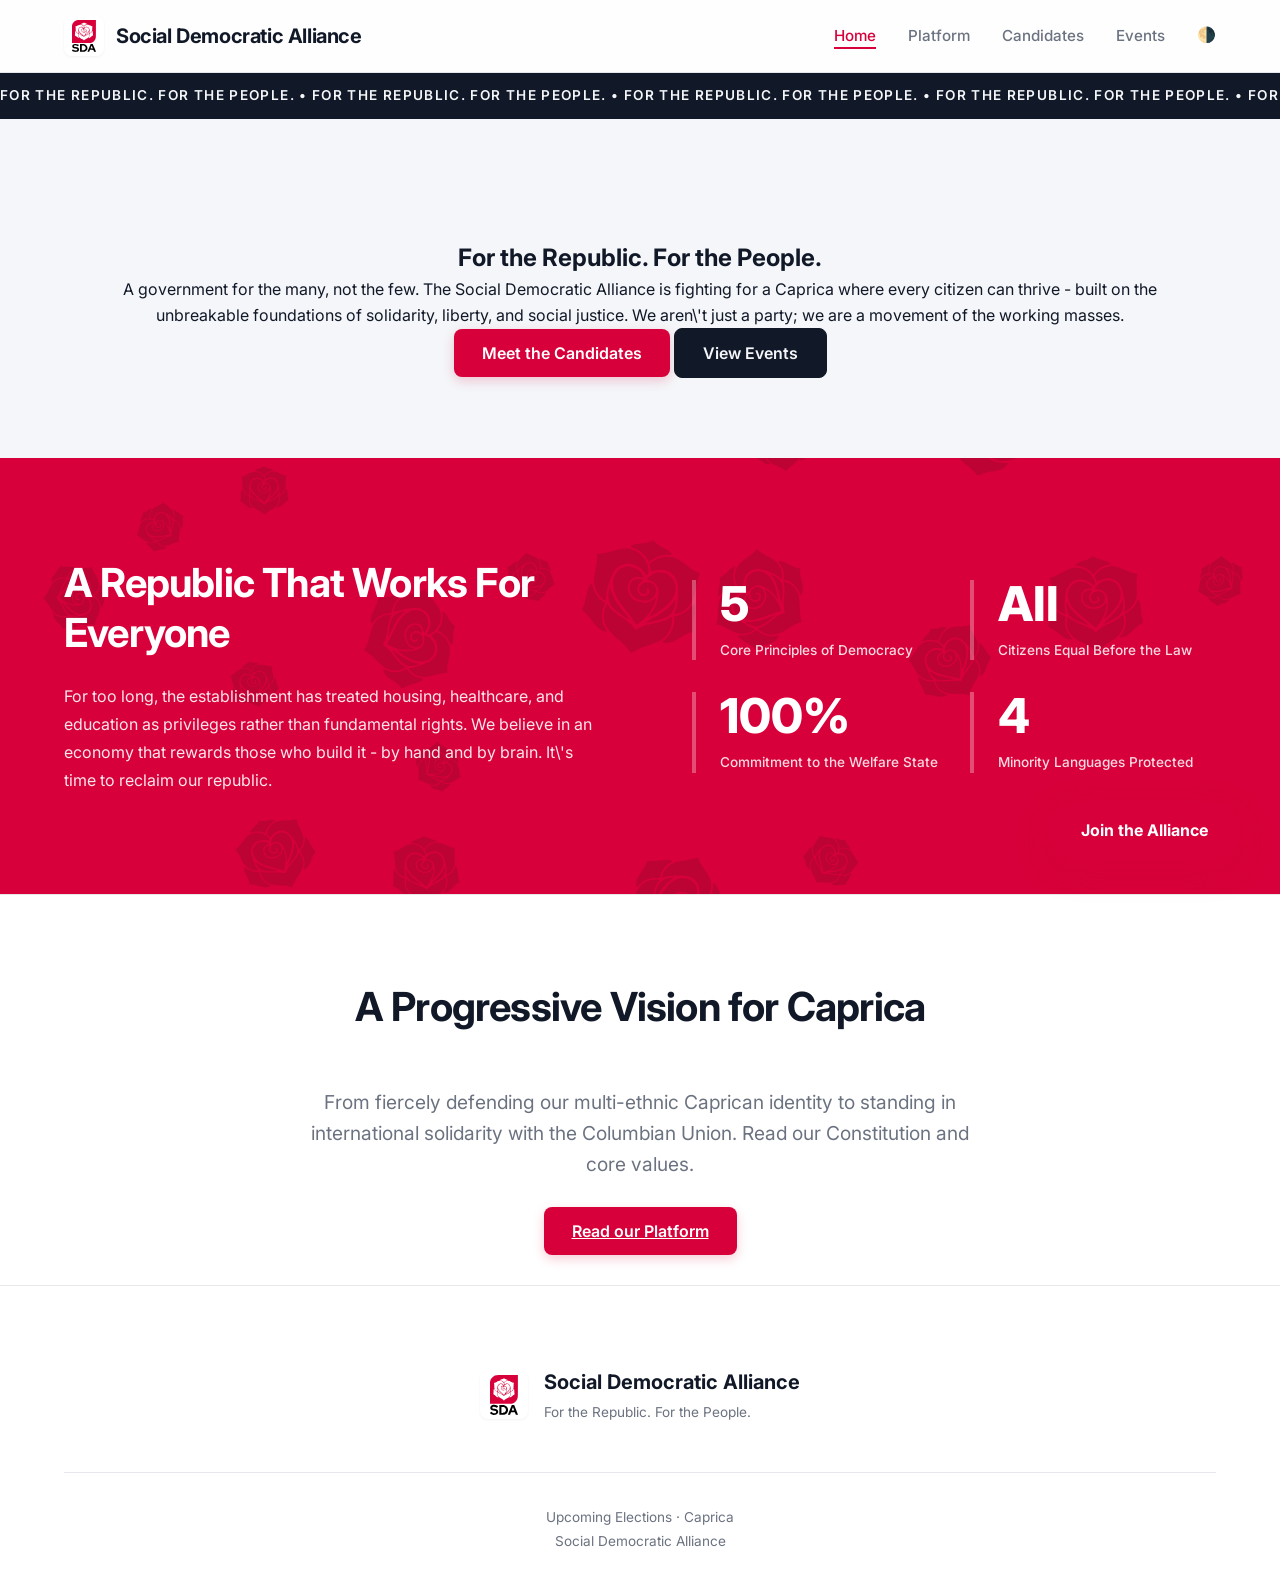
==== index.html @ 0fcb86e3 "Update footer logos to SDAlogo.svg across all pages and remove duplicate footer in candidates.html" ====
<!DOCTYPE html>
<html lang="en">

<head>
  <meta charset="UTF-8" />
  <meta name="viewport" content="width=device-width, initial-scale=1.0" />
  <title>Social Democratic Alliance - For the Republic</title>
  <link
    href="https://fonts.googleapis.com/css2?family=Playfair+Display:wght@400;600;700;900&family=Inter:wght@300;400;500;600&display=swap"
    rel="stylesheet" />
    <link rel="stylesheet" href="style.css">

  <script>
    const savedTheme = localStorage.getItem('theme');
    const systemPrefersDark = window.matchMedia && window.matchMedia('(prefers-color-scheme: dark)').matches;
    if (savedTheme === 'dark' || (!savedTheme && systemPrefersDark)) {
      document.documentElement.classList.add('dark-theme');
    }
  </script>
</head>
<body>
  <nav>
    <a href="index.html" class="nav-brand" style="text-decoration: none; color: inherit;">
      <img class="nav-logo"
        src="SDAlogo.svg"
        alt="Social Democratic Alliance Logo" />
      <span class="nav-name">Social Democratic Alliance</span>
      
    </a>
    <ul class="nav-links">
      <li><a href="index.html" class="active">Home</a></li>
      <li><a href="platform.html">Platform</a></li>
      <li><a href="candidates.html">Candidates</a></li>
      <li><a href="events.html">Events</a></li>
      <li><a href="#" class="theme-toggle" onclick="toggleTheme(event)" title="Toggle Night Mode">🌗</a></li>
    </ul>
  </nav>
  
  
      <div class="marquee-container">
    <div class="marquee-content">
      <span>FOR THE REPUBLIC. FOR THE PEOPLE. • FOR THE REPUBLIC. FOR THE PEOPLE. • FOR THE REPUBLIC. FOR THE PEOPLE. • FOR THE REPUBLIC. FOR THE PEOPLE. • FOR THE REPUBLIC. FOR THE PEOPLE. • FOR THE REPUBLIC. FOR THE PEOPLE. • FOR THE REPUBLIC. FOR THE PEOPLE. • FOR THE REPUBLIC. FOR THE PEOPLE. • FOR THE REPUBLIC. FOR THE PEOPLE. • FOR THE REPUBLIC. FOR THE PEOPLE. • FOR THE REPUBLIC. FOR THE PEOPLE. • FOR THE REPUBLIC. FOR THE PEOPLE. • FOR THE REPUBLIC. FOR THE PEOPLE. • FOR THE REPUBLIC. FOR THE PEOPLE. • FOR THE REPUBLIC. FOR THE PEOPLE. • FOR THE REPUBLIC. FOR THE PEOPLE. • FOR THE REPUBLIC. FOR THE PEOPLE. • FOR THE REPUBLIC. FOR THE PEOPLE. • FOR THE REPUBLIC. FOR THE PEOPLE. • FOR THE REPUBLIC. FOR THE PEOPLE. • FOR THE REPUBLIC. FOR THE PEOPLE. • FOR THE REPUBLIC. FOR THE PEOPLE. • FOR THE REPUBLIC. FOR THE PEOPLE. • FOR THE REPUBLIC. FOR THE PEOPLE. • FOR THE REPUBLIC. FOR THE PEOPLE. • FOR THE REPUBLIC. FOR THE PEOPLE. • FOR THE REPUBLIC. FOR THE PEOPLE. • FOR THE REPUBLIC. FOR THE PEOPLE. • FOR THE REPUBLIC. FOR THE PEOPLE. • FOR THE REPUBLIC. FOR THE PEOPLE. • </span>
    </div>
    <div class="marquee-content" aria-hidden="true">
      <span>FOR THE REPUBLIC. FOR THE PEOPLE. • FOR THE REPUBLIC. FOR THE PEOPLE. • FOR THE REPUBLIC. FOR THE PEOPLE. • FOR THE REPUBLIC. FOR THE PEOPLE. • FOR THE REPUBLIC. FOR THE PEOPLE. • FOR THE REPUBLIC. FOR THE PEOPLE. • FOR THE REPUBLIC. FOR THE PEOPLE. • FOR THE REPUBLIC. FOR THE PEOPLE. • FOR THE REPUBLIC. FOR THE PEOPLE. • FOR THE REPUBLIC. FOR THE PEOPLE. • FOR THE REPUBLIC. FOR THE PEOPLE. • FOR THE REPUBLIC. FOR THE PEOPLE. • FOR THE REPUBLIC. FOR THE PEOPLE. • FOR THE REPUBLIC. FOR THE PEOPLE. • FOR THE REPUBLIC. FOR THE PEOPLE. • FOR THE REPUBLIC. FOR THE PEOPLE. • FOR THE REPUBLIC. FOR THE PEOPLE. • FOR THE REPUBLIC. FOR THE PEOPLE. • FOR THE REPUBLIC. FOR THE PEOPLE. • FOR THE REPUBLIC. FOR THE PEOPLE. • FOR THE REPUBLIC. FOR THE PEOPLE. • FOR THE REPUBLIC. FOR THE PEOPLE. • FOR THE REPUBLIC. FOR THE PEOPLE. • FOR THE REPUBLIC. FOR THE PEOPLE. • FOR THE REPUBLIC. FOR THE PEOPLE. • FOR THE REPUBLIC. FOR THE PEOPLE. • FOR THE REPUBLIC. FOR THE PEOPLE. • FOR THE REPUBLIC. FOR THE PEOPLE. • FOR THE REPUBLIC. FOR THE PEOPLE. • FOR THE REPUBLIC. FOR THE PEOPLE. • </span>
    </div>
  </div>

  <section class="page-section" id="home">
    <div class="hero">
      <div class="hero-content">
        <h1 class="hero-title">For the Republic. For the People.</h1>
        <p class="hero-subtitle">A government for the many, not the few. The Social Democratic Alliance is fighting for a Caprica where every citizen can thrive - built on the unbreakable foundations of solidarity, liberty, and social justice. We aren\'t just a party; we are a movement of the working masses.</p>
        <div class="hero-buttons">
          <button class="btn-primary" onclick="window.location.href='candidates.html'">Meet the Candidates</button>
          <button class="btn-outline" onclick="window.location.href='events.html'">View Events</button>
        </div>
      </div>
    </div>
  </section>

<section class="crisis-banner">
  <div class="rose-scatter" aria-hidden="true">
    <img src="Rose.SVG" class="scatter-rose r1">
    <img src="Rose.SVG" class="scatter-rose r2">
    <img src="Rose.SVG" class="scatter-rose r3">
    <img src="Rose.SVG" class="scatter-rose r4">
    <img src="Rose.SVG" class="scatter-rose r5">
    <img src="Rose.SVG" class="scatter-rose r6">
    <img src="Rose.SVG" class="scatter-rose r7">
    <img src="Rose.SVG" class="scatter-rose r8">
    <img src="Rose.SVG" class="scatter-rose r9">
    <img src="Rose.SVG" class="scatter-rose r10">
    <img src="Rose.SVG" class="scatter-rose r11">
    <img src="Rose.SVG" class="scatter-rose r12">
    <img src="Rose.SVG" class="scatter-rose r13">
    <img src="Rose.SVG" class="scatter-rose r14">
    <img src="Rose.SVG" class="scatter-rose r15">
    <img src="Rose.SVG" class="scatter-rose r16">
    <img src="Rose.SVG" class="scatter-rose r17">
    <img src="Rose.SVG" class="scatter-rose r18">
    <img src="Rose.SVG" class="scatter-rose r19">
    <img src="Rose.SVG" class="scatter-rose r20">
    <img src="Rose.SVG" class="scatter-rose r21">
    <img src="Rose.SVG" class="scatter-rose r22">
    <img src="Rose.SVG" class="scatter-rose r23">
    <img src="Rose.SVG" class="scatter-rose r24">
    <img src="Rose.SVG" class="scatter-rose r25">
    <img src="Rose.SVG" class="scatter-rose r26">
    <img src="Rose.SVG" class="scatter-rose r27">
    <img src="Rose.SVG" class="scatter-rose r28">
    <img src="Rose.SVG" class="scatter-rose r29">
    <img src="Rose.SVG" class="scatter-rose r30">
  </div>
      <div>
        <div style="position:relative; z-index:2;"><h2>A Republic That Works For Everyone</h2>
        <p style="margin-top:1rem">For too long, the establishment has treated housing, healthcare, and education as privileges rather than fundamental rights. We believe in an economy that rewards those who build it - by hand and by brain. It\'s time to reclaim our republic.</p>
      </div>
                  </div>
      <div class="crisis-stats">
        <div class="stat">
          <div class="stat-number">5</div>
          <div class="stat-label">Core Principles of Democracy</div>
        </div>
        <div class="stat">
          <div class="stat-number">All</div>
          <div class="stat-label">Citizens Equal Before the Law</div>
        </div>
        <div class="stat">
          <div class="stat-number">100%</div>
          <div class="stat-label">Commitment to the Welfare State</div>
        </div>
        <div class="stat">
          <div class="stat-number">4</div>
          <div class="stat-label">Minority Languages Protected</div>
        </div>
      </div>
    </section>
  
  <section class="pillars" style="text-align: center; padding-bottom: 40px;">
    <h2 class="section-title">A Progressive Vision for Caprica</h2>
    <p style="font-size: 1.2rem; color: var(--text-muted); max-width: 700px; margin: 0 auto 40px;">From fiercely defending our multi-ethnic Caprican identity to standing in international solidarity with the Columbian Union. Read our Constitution and core values.</p>
    <a href="platform.html" class="btn-primary">Read our Platform</a>
  </section>

  <footer>
      <div class="footer-brand">
        <img
          src="SDAlogo.svg"
          alt="Social Democratic Alliance" />
        <div class="footer-brand-text">
          <div class="footer-name">Social Democratic Alliance</div>
          <div class="footer-motto">For the Republic. For the People.</div>
        </div>
      </div>
      <div class="footer-copy">
        Upcoming Elections · Caprica<br />
        Social Democratic Alliance
      </div>
    </footer>
  <a href="#" class="floating-cta">Join the Alliance</a>

  <script>
    function toggleTheme(e) {
      if (e) e.preventDefault();
      const html = document.documentElement;
      if (html.classList.contains('dark-theme')) {
        html.classList.remove('dark-theme');
        localStorage.setItem('theme', 'light');
      } else {
        html.classList.add('dark-theme');
        localStorage.setItem('theme', 'dark');
      }
    }
  </script>
</body>
</html>
---- style.css ----
*,
    *::before,
    *::after {
      box-sizing: border-box;
      margin: 0;
      padding: 0;
    }

    :root {
      --primary: #D7003A; /* Rose Red */
      --primary-hover: #b0002f;
      --primary-light: #fef0f3;
      --text-main: #111827;
      --text-muted: #6B7280;
      --bg-body: #F4F6F9;
      --bg-surface: #FFFFFF;
      --border-color: #E5E7EB;
      --radius-sm: 8px;
      --radius-md: 12px;
      --radius-lg: 16px;
      --shadow-sm: 0 1px 3px rgba(0,0,0,0.05);
      --shadow-md: 0 4px 20px rgba(0,0,0,0.04);
      --shadow-hover: 0 10px 30px rgba(0,0,0,0.08);
      --transition: all 0.3s cubic-bezier(0.4, 0, 0.2, 1);
    }

    html {
      scroll-behavior: smooth;
    }

    body {
      font-family: 'Inter', sans-serif;
      background: var(--bg-body);
      color: var(--text-main);
      min-height: 100vh;
      line-height: 1.6;
      -webkit-font-smoothing: antialiased;
    }

    /* NAV (Glassmorphism) */
    nav {
      position: fixed;
      top: 0;
      left: 0;
      right: 0;
      z-index: 100;
      background: rgba(255, 255, 255, 0.85);
      backdrop-filter: blur(12px);
      -webkit-backdrop-filter: blur(12px);
      border-bottom: 1px solid var(--border-color);
      padding: 16px 5%;
      display: flex;
      justify-content: space-between;
      align-items: center;
      transition: var(--transition);
    }

    .nav-brand {
      display: flex;
      align-items: center;
      gap: 12px;
      cursor: pointer;
    }

    .nav-logo {
      width: 40px;
      height: 40px;
      object-fit: contain;
      background-color: white;
      border-radius: var(--radius-sm);
      padding: 4px;
      box-shadow: var(--shadow-sm);
    }

    .nav-name {
      font-size: 1.25rem;
      font-weight: 700;
      color: var(--text-main);
      letter-spacing: -0.02em;
    }

    .nav-links {
      display: flex;
      gap: 32px;
      list-style: none;
    }

    .nav-links a {
      text-decoration: none;
      color: var(--text-muted);
      font-size: 0.95rem;
      font-weight: 500;
      transition: var(--transition);
      position: relative;
    }

    .nav-links a:hover,
    .nav-links a.active {
      color: var(--primary);
    }

    .nav-links a::after {
      content: '';
      position: absolute;
      left: 0;
      bottom: -4px;
      width: 100%;
      height: 2px;
      background: var(--primary);
      transform: scaleX(0);
      transform-origin: right;
      transition: transform 0.3s ease;
    }

    .nav-links a:hover::after,
    .nav-links a.active::after {
      transform: scaleX(1);
      transform-origin: left;
    }

    /* PAGES */
    .page {
      padding-top: 100px; /* offset for fixed nav */
    }

    

    

    /* HERO */
    .hero {
      padding: 120px 5% 80px;
      max-width: 1200px;
      margin: 0 auto;
      text-align: center;
    }

    .hero-eyebrow {
      display: inline-block;
      font-size: 0.85rem;
      font-weight: 600;
      color: var(--primary);
      text-transform: uppercase;
      letter-spacing: 0.05em;
      margin-bottom: 24px;
      background: var(--primary-light);
      padding: 6px 16px;
      border-radius: 20px;
    }

    .hero-headline {
      font-size: 4.5rem;
      font-weight: 800;
      line-height: 1.1;
      letter-spacing: -0.03em;
      margin-bottom: 32px;
      color: var(--text-main);
    }

    .hero-headline span {
      color: var(--primary);
    }

    .hero-sub {
      font-size: 1.25rem;
      color: var(--text-muted);
      max-width: 700px;
      margin: 0 auto 48px;
      line-height: 1.6;
    }

    .hero-actions {
      display: flex;
      gap: 16px;
      justify-content: center;
    }

    /* BUTTONS */
    .btn-primary,
    .btn-outline {
      padding: 14px 28px;
      font-size: 1rem;
      font-weight: 600;
      font-family: inherit;
      border-radius: var(--radius-sm);
      cursor: pointer;
      transition: var(--transition);
      border: none;
    }

    .btn-primary {
      background: var(--primary);
      color: white;
      box-shadow: 0 4px 12px rgba(215, 0, 58, 0.2);
    }

    .btn-primary:hover {
      background: var(--primary-hover);
      transform: translateY(-2px);
      box-shadow: 0 6px 16px rgba(215, 0, 58, 0.3);
    }

    .btn-outline {
      background: var(--text-main);
      color: var(--bg-body);
      border: 1px solid var(--text-main);
    }

    .btn-outline:hover {
      background: transparent;
      color: var(--text-main);
      border-color: var(--text-main);
      transform: translateY(-2px);
    }

    /* SECTION HEADERS */
    .section-label {
      font-size: 0.85rem;
      font-weight: 600;
      color: var(--primary);
      text-transform: uppercase;
      letter-spacing: 0.05em;
      margin-bottom: 12px;
    }

    .section-title {
      font-size: 2.5rem;
      font-weight: 700;
      letter-spacing: -0.02em;
      margin-bottom: 48px;
    }

    /* PILLARS */
    .pillars {
      padding: 80px 5%;
      background: var(--bg-surface);
      border-top: 1px solid var(--border-color);
    }

    .pillars-grid {
      display: grid;
      grid-template-columns: repeat(auto-fit, minmax(300px, 1fr));
      gap: 32px;
      max-width: 1200px;
      margin: 0 auto;
    }

    .pillar {
      background: var(--bg-body);
      padding: 40px;
      border-radius: var(--radius-md);
      transition: var(--transition);
      border: 1px solid transparent;
    }

    .pillar:hover {
      transform: translateY(-5px);
      box-shadow: var(--shadow-md);
      background: var(--bg-surface);
      border-color: var(--border-color);
    }

    .pillar-icon {
      width: 48px;
      height: 48px;
      background: var(--primary-light);
      border-radius: var(--radius-sm);
      display: flex;
      align-items: center;
      justify-content: center;
      margin-bottom: 24px;
    }
    
    .pillar-icon svg {
      fill: var(--primary);
    }

    .pillar-title {
      font-size: 1.25rem;
      font-weight: 700;
      margin-bottom: 16px;
    }

    .pillar-desc {
      color: var(--text-muted);
      font-size: 0.95rem;
    }



    .pillar-text {
      color: var(--text-muted);
      font-size: 0.95rem;
      line-height: 1.6;
    }

    /* CRISIS BANNER */
    .crisis-banner {
      background: var(--primary);
      position: relative;
      overflow: hidden;
      padding: 100px 5%;
      display: grid;
      grid-template-columns: 1fr 1fr;
      gap: 6rem;
      align-items: center;
    }

    .crisis-banner > div:not(.rose-scatter) {
      max-width: 600px;
      justify-self: end;
    }
    
    .crisis-banner > div:nth-child(2) {
      justify-self: start;
    }

    .crisis-banner h2 {
      font-size: 2.5rem;
      font-weight: 700;
      color: white;
      line-height: 1.25;
      letter-spacing: -0.02em;
      margin-bottom: 24px;
    }

    .crisis-banner p {
      color: rgba(255, 255, 255, 0.9);
      line-height: 1.75;
      font-size: 1rem;
    }

    .crisis-stats {
      display: grid;
      grid-template-columns: 1fr 1fr;
      gap: 2rem;
    }

    .stat {
      border-left: 4px solid rgba(255, 255, 255, 0.3);
      padding-left: 1.5rem;
    }

    .stat-number {
      font-size: 3rem;
      font-weight: 800;
      color: white;
      line-height: 1;
      margin-bottom: 0.75rem;
    }

    .stat-label {
      font-size: 0.85rem;
      color: rgba(255, 255, 255, 0.85);
      line-height: 1.5;
      font-weight: 500;
    }

    /* NEWS */
    .news-section {
      padding: 80px 5%;
      max-width: 1200px;
      margin: 0 auto;
    }

    .news-grid {
      display: grid;
      grid-template-columns: repeat(auto-fit, minmax(320px, 1fr));
      gap: 32px;
    }

    .news-card {
      background: var(--bg-surface);
      border-radius: var(--radius-md);
      padding: 32px;
      border: 1px solid var(--border-color);
      transition: var(--transition);
      display: flex;
      flex-direction: column;
    }

    .news-card:hover {
      transform: translateY(-5px);
      box-shadow: var(--shadow-hover);
      border-color: transparent;
    }

    .news-date {
      font-size: 0.85rem;
      color: var(--primary);
      font-weight: 600;
      margin-bottom: 12px;
    }

    .news-title {
      font-size: 1.35rem;
      font-weight: 700;
      margin-bottom: 16px;
      line-height: 1.3;
    }

    .news-excerpt {
      color: var(--text-muted);
      font-size: 0.95rem;
      margin-bottom: 24px;
      flex-grow: 1;
    }

    .news-link {
      font-weight: 600;
      color: var(--text-main);
      text-decoration: none;
      display: flex;
      align-items: center;
      gap: 8px;
      transition: var(--transition);
    }

    .news-link:hover {
      color: var(--primary);
      gap: 12px;
    }

    /* PAGE HEADERS (for candidates/events) */
    .page-header {
      padding: 80px 5% 40px;
      max-width: 1200px;
      margin: 0 auto;
    }

    .page-header h1 {
      font-size: 3.5rem;
      font-weight: 800;
      letter-spacing: -0.03em;
      margin-bottom: 24px;
      line-height: 1.1;
    }

    .page-header p {
      font-size: 1.25rem;
      color: var(--text-muted);
      max-width: 600px;
    }

    /* CANDIDATES */
    .candidates-section {
      padding: 40px 5% 80px;
      max-width: 1200px;
      margin: 0 auto;
    }

    .candidates-category {
      margin-bottom: 64px;
    }

    .category-label {
      font-size: 1.5rem;
      font-weight: 700;
      margin-bottom: 32px;
      padding-bottom: 16px;
      border-bottom: 2px solid var(--border-color);
      color: var(--text-main);
    }

    .candidates-grid {
      display: grid;
      grid-template-columns: repeat(auto-fit, minmax(280px, 1fr));
      gap: 32px;
    }

    .candidate-card {
      background: var(--bg-surface);
      border-radius: var(--radius-md);
      padding: 32px;
      border: 1px solid var(--border-color);
      transition: var(--transition);
      position: relative;
      overflow: hidden;
    }
    
    .candidate-card::before {
      content: '';
      position: absolute;
      top: 0;
      left: 0;
      right: 0;
      height: 4px;
      background: var(--border-color);
      transition: var(--transition);
    }

    .candidate-card:hover {
      box-shadow: var(--shadow-hover);
      border-color: var(--primary-light);
    }
    
    .candidate-card:hover::before {
      background: var(--primary);
    }

    .candidate-initials {
      width: 56px;
      height: 56px;
      background: var(--bg-body);
      border-radius: 50%;
      display: flex;
      align-items: center;
      justify-content: center;
      font-weight: 700;
      font-size: 1.25rem;
      color: var(--text-main);
      margin-bottom: 24px;
      transition: var(--transition);
    }
    
    .candidate-card:hover .candidate-initials {
      background: var(--primary-light);
      color: var(--primary);
    }

    .candidate-name {
      font-size: 1.25rem;
      font-weight: 700;
      margin-bottom: 4px;
    }

    .candidate-role {
      font-size: 0.9rem;
      font-weight: 600;
      color: var(--primary);
      margin-bottom: 12px;
    }

    .candidate-constituency {
      font-size: 0.85rem;
      color: var(--text-muted);
      margin-bottom: 20px;
      display: flex;
      align-items: center;
      gap: 6px;
    }

    .candidate-bio {
      font-size: 0.95rem;
      color: var(--text-muted);
      line-height: 1.5;
    }

    /* EVENTS */
    .events-section {
      padding: 40px 5% 80px;
      max-width: 1000px;
      margin: 0 auto;
    }

    .events-list {
      display: flex;
      flex-direction: column;
      gap: 24px;
    }

    .event-card {
      background: var(--bg-surface);
      border-radius: var(--radius-md);
      border: 1px solid var(--border-color);
      display: flex;
      overflow: hidden;
      transition: var(--transition);
    }
    
    .event-card:hover {
      transform: translateY(-4px) scale(1.01);
      box-shadow: var(--shadow-hover);
      border-color: transparent;
    }

    .event-date {
      background: var(--bg-body);
      padding: 32px 24px;
      display: flex;
      flex-direction: column;
      align-items: center;
      justify-content: center;
      min-width: 120px;
      border-right: 1px solid var(--border-color);
      transition: var(--transition);
    }
    
    .event-card:hover .event-date {
      background: var(--primary);
      border-color: transparent;
    }

    .event-date-month {
      font-size: 0.85rem;
      font-weight: 700;
      text-transform: uppercase;
      letter-spacing: 0.1em;
      color: var(--text-muted);
      transition: var(--transition);
    }

    .event-date-day {
      font-size: 2.5rem;
      font-weight: 800;
      line-height: 1;
      color: var(--text-main);
      transition: var(--transition);
    }
    
    .event-card:hover .event-date-month,
    .event-card:hover .event-date-day {
      color: white;
    }

    .event-details {
      padding: 32px;
      flex-grow: 1;
    }

    .event-title {
      font-size: 1.35rem;
      font-weight: 700;
      margin-bottom: 12px;
    }

    .event-location,
    .event-time {
      font-size: 0.9rem;
      color: var(--text-muted);
      margin-bottom: 8px;
      display: flex;
      align-items: center;
      gap: 8px;
    }

    .event-desc {
      margin-top: 16px;
      font-size: 0.95rem;
      color: var(--text-main);
    }

    .event-action {
      padding: 32px;
      display: flex;
      align-items: center;
      justify-content: center;
      border-left: 1px solid var(--border-color);
    }

    /* FOOTER */
    footer {
      background: var(--bg-surface);
      border-top: 1px solid var(--border-color);
      padding: 80px 5% 40px;
    }

    .footer-brand {
      display: flex;
      align-items: center;
      gap: 16px;
      margin-bottom: 48px;
      justify-content: center;
    }

    .footer-brand img {
      width: 48px;
      height: 48px;
      object-fit: contain;
      background-color: white;
      border-radius: var(--radius-sm);
      padding: 4px;
      box-shadow: var(--shadow-sm);
    }

    .footer-brand-text {
      text-align: left;
    }

    .footer-name {
      font-size: 1.25rem;
      font-weight: 700;
      color: var(--text-main);
      margin-bottom: 4px;
    }

    .footer-motto {
      font-size: 0.85rem;
      color: var(--text-muted);
    }

    .footer-copy {
      text-align: center;
      font-size: 0.85rem;
      color: var(--text-muted);
      border-top: 1px solid var(--border-color);
      padding-top: 32px;
      line-height: 1.8;
    }

    /* RESPONSIVE */
    @media (max-width: 768px) {
      .crisis-banner {
        padding: 4rem 5%;
        grid-template-columns: 1fr;
        gap: 3rem;
      }
      .crisis-banner > div:not(.rose-scatter) {
        justify-self: start;
      }

      .hero {
        padding: 100px 5% 60px;
      }
      .hero-headline {
        font-size: 3rem;
      }
      .nav-links {
        display: none; /* simple mobile hide for now */
      }
      .event-card {
        flex-direction: column;
      }
      .event-date {
        padding: 16px;
        border-right: none;
        border-bottom: 1px solid var(--border-color);
        flex-direction: row;
        gap: 12px;
        align-items: baseline;
      }
      .event-action {
        border-left: none;
        border-top: 1px solid var(--border-color);
        padding: 24px;
      }
      .page-header h1 {
        font-size: 2.5rem;
      }
    }
  
    /* FLOATING CTA */
    .floating-cta {
      position: fixed;
      bottom: 40px;
      right: 40px;
      z-index: 1000;
      background: var(--primary);
      color: white;
      padding: 16px 32px;
      border-radius: 50px;
      font-weight: 700;
      text-decoration: none;
      box-shadow: 0 10px 30px rgba(215, 0, 58, 0.4);
      transition: var(--transition);
      display: flex;
      align-items: center;
      gap: 12px;
    }
    .floating-cta:hover {
      transform: translateY(-5px) scale(1.05);
      background: var(--primary-hover);
      box-shadow: 0 15px 40px rgba(215, 0, 58, 0.5);
    }

    /* MARQUEE */
    .marquee-container {
      background: var(--text-main);
      color: var(--bg-body);
      padding: 12px 0;
      overflow: hidden;
      white-space: nowrap;
      display: flex;
      position: relative;
      margin-top: 73px; /* Account for fixed nav */
    }
    .marquee-content {
      display: flex;
      flex-shrink: 0;
      animation: marquee 200s linear infinite;
      font-weight: 600;
      letter-spacing: 0.1em;
      text-transform: uppercase;
      font-size: 0.85rem;
    }
    .marquee-content span {
      padding-right: 8px; /* space before loop restarts */
    }
    @keyframes marquee {
      0%   { transform: translateX(0); }
      100% { transform: translateX(-100%); }
    }

    /* ZIGZAG PLATFORM */
    .platform-zigzag {
      display: flex;
      flex-direction: column;
      gap: 80px;
      padding: 80px 5%;
      max-width: 1200px;
      margin: 0 auto;
    }
    .zigzag-row {
      display: flex;
      align-items: center;
      gap: 60px;
    }
    .zigzag-row:nth-child(even) {
      flex-direction: row-reverse;
    }
    .zigzag-image-placeholder {
      flex: 1;
      background: var(--border-color);
      aspect-ratio: 4/3;
      border-radius: var(--radius-lg);
      display: flex;
      align-items: center;
      justify-content: center;
      color: var(--text-muted);
      font-weight: 600;
      font-size: 1.25rem;
      position: relative;
      overflow: hidden;
    }
    .zigzag-image-placeholder::after {
      content: '';
      position: absolute;
      inset: 0;
      background: linear-gradient(45deg, transparent, rgba(255,255,255,0.2), transparent);
    }
    .zigzag-content {
      flex: 1;
    }
    .zigzag-title {
      font-size: 2rem;
      font-weight: 700;
      margin-bottom: 24px;
      color: var(--text-main);
    }
    .zigzag-desc {
      font-size: 1.1rem;
      color: var(--text-muted);
      line-height: 1.7;
    }
    @media (max-width: 768px) {
      .zigzag-row, .zigzag-row:nth-child(even) {
        flex-direction: column;
        gap: 32px;
      }
    }

    /* MASONRY CANDIDATES */
    .masonry-candidates {
      column-count: 3;
      column-gap: 32px;
      padding: 0;
    }
    .masonry-candidates .candidate-card {
      break-inside: avoid;
      margin-bottom: 32px;
      display: inline-block;
      width: 100%;
    }
    @media (max-width: 1024px) {
      .masonry-candidates { column-count: 2; }
    }
    @media (max-width: 768px) {
      .masonry-candidates { column-count: 1; }
    }

    /* DARK THEME */
    html.dark-theme {
      --text-main: #E0E0E0;
      --text-muted: #9E9E9E;
      --bg-body: #121212;
      --bg-surface: #1E1E1E;
      --border-color: #333333;
      --shadow-sm: 0 1px 3px rgba(0,0,0,0.3);
      --shadow-md: 0 4px 20px rgba(0,0,0,0.4);
      --shadow-hover: 0 10px 30px rgba(0,0,0,0.5);
    }
    
    html.dark-theme nav {
      background: rgba(30, 30, 30, 0.85);
      border-bottom: 1px solid var(--border-color);
    }
    
    .theme-toggle {
      font-size: 1.25rem;
      cursor: pointer;
      text-decoration: none;
      display: flex;
      align-items: center;
      justify-content: center;
      transition: transform 0.3s ease;
    }
    
    .theme-toggle:hover {
      transform: scale(1.1);
    }

    /* ROSE SCATTER WATERMARKS */
    .rose-scatter {
      position: absolute;
      top: 0; 
      left: 50%;
      transform: translateX(-50%);
      width: 100vw; 
      height: 100%;
      pointer-events: none;
      z-index: 0;
    }
    .scatter-rose {
      position: absolute;
      opacity: 0.25;
      mix-blend-mode: color-burn;
      min-width: 60px;
      max-width: 250px;
    }
    .scatter-rose.r1 {
      width: 7.7vw; top: 34.8%; left: 71.1%; transform: rotate(-29.6deg);
    }
    .scatter-rose.r2 {
      width: 4.6vw; top: 44.8%; left: 17.7%; transform: rotate(-13.1deg);
    }
    .scatter-rose.r3 {
      width: 4.2vw; top: 8.0%; left: 10.9%; transform: rotate(-50.9deg);
    }
    .scatter-rose.r4 {
      width: 6.8vw; top: 84.4%; left: 29.9%; transform: rotate(-3.4deg);
    }
    .scatter-rose.r5 {
      width: 6.4vw; top: 19.0%; left: 1.4%; transform: rotate(87.4deg);
    }
    .scatter-rose.r6 {
      width: 6.0vw; top: -12.8%; left: 58.3%; transform: rotate(-6.9deg);
    }
    .scatter-rose.r7 {
      width: 9.4vw; top: 15.7%; left: 56.3%; transform: rotate(-61.6deg);
    }
    .scatter-rose.r8 {
      width: 10.1vw; top: -32.8%; left: 1.6%; transform: rotate(-33.9deg);
    }
    .scatter-rose.r9 {
      width: 8.3vw; top: -36.1%; left: 93.8%; transform: rotate(-79.0deg);
    }
    .scatter-rose.r10 {
      width: 11.8vw; top: -29.9%; left: 73.5%; transform: rotate(-52.0deg);
    }
    .scatter-rose.r11 {
      width: 9.5vw; top: 23.3%; left: 25.5%; transform: rotate(75.2deg);
    }
    .scatter-rose.r12 {
      width: 4.6vw; top: 19.7%; left: 38.4%; transform: rotate(47.6deg);
    }
    .scatter-rose.r13 {
      width: 11.6vw; top: 14.7%; left: 44.0%; transform: rotate(11.0deg);
    }
    .scatter-rose.r14 {
      width: 10.3vw; top: 94.8%; left: 71.6%; transform: rotate(89.5deg);
    }
    .scatter-rose.r15 {
      width: 7.5vw; top: 79.3%; left: 18.4%; transform: rotate(-26.3deg);
    }
    .scatter-rose.r16 {
      width: 5.2vw; top: 84.4%; left: 61.7%; transform: rotate(34.2deg);
    }
    .scatter-rose.r17 {
      width: 5.4vw; top: 97.6%; left: 37.1%; transform: rotate(37.4deg);
    }
    .scatter-rose.r18 {
      width: 8.9vw; top: -24.2%; left: 23.9%; transform: rotate(-5.2deg);
    }
    .scatter-rose.r19 {
      width: 5.6vw; top: 108.1%; left: -3.5%; transform: rotate(-7.9deg);
    }
    .scatter-rose.r20 {
      width: 4.4vw; top: -37.1%; left: 64.9%; transform: rotate(-64.1deg);
    }
    .scatter-rose.r21 {
      width: 4.0vw; top: 20.0%; left: 93.8%; transform: rotate(-57.0deg);
    }
    .scatter-rose.r22 {
      width: 5.6vw; top: -37.0%; left: 85.5%; transform: rotate(-50.8deg);
    }
    .scatter-rose.r23 {
      width: 10.1vw; top: 83.2%; left: 45.8%; transform: rotate(82.0deg);
    }
    .scatter-rose.r24 {
      width: 5.0vw; top: -31.9%; left: 45.3%; transform: rotate(43.8deg);
    }
    .scatter-rose.r25 {
      width: 6.4vw; top: 110.3%; left: 22.6%; transform: rotate(-82.1deg);
    }
    .scatter-rose.r26 {
      width: 4.1vw; top: 62.8%; left: 31.1%; transform: rotate(56.5deg);
    }
    .scatter-rose.r27 {
      width: 4.9vw; top: 0.1%; left: 18.2%; transform: rotate(-0.9deg);
    }
    .scatter-rose.r28 {
      width: 4.6vw; top: -30.0%; left: 15.3%; transform: rotate(-3.0deg);
    }
    .scatter-rose.r29 {
      width: 9.7vw; top: 19.1%; left: 80.8%; transform: rotate(-2.5deg);
    }
    .scatter-rose.r30 {
      width: 4.7vw; top: 105.6%; left: 61.1%; transform: rotate(-12.6deg);
    }
    .crisis-stats {
      position: relative;
      z-index: 2;
    }
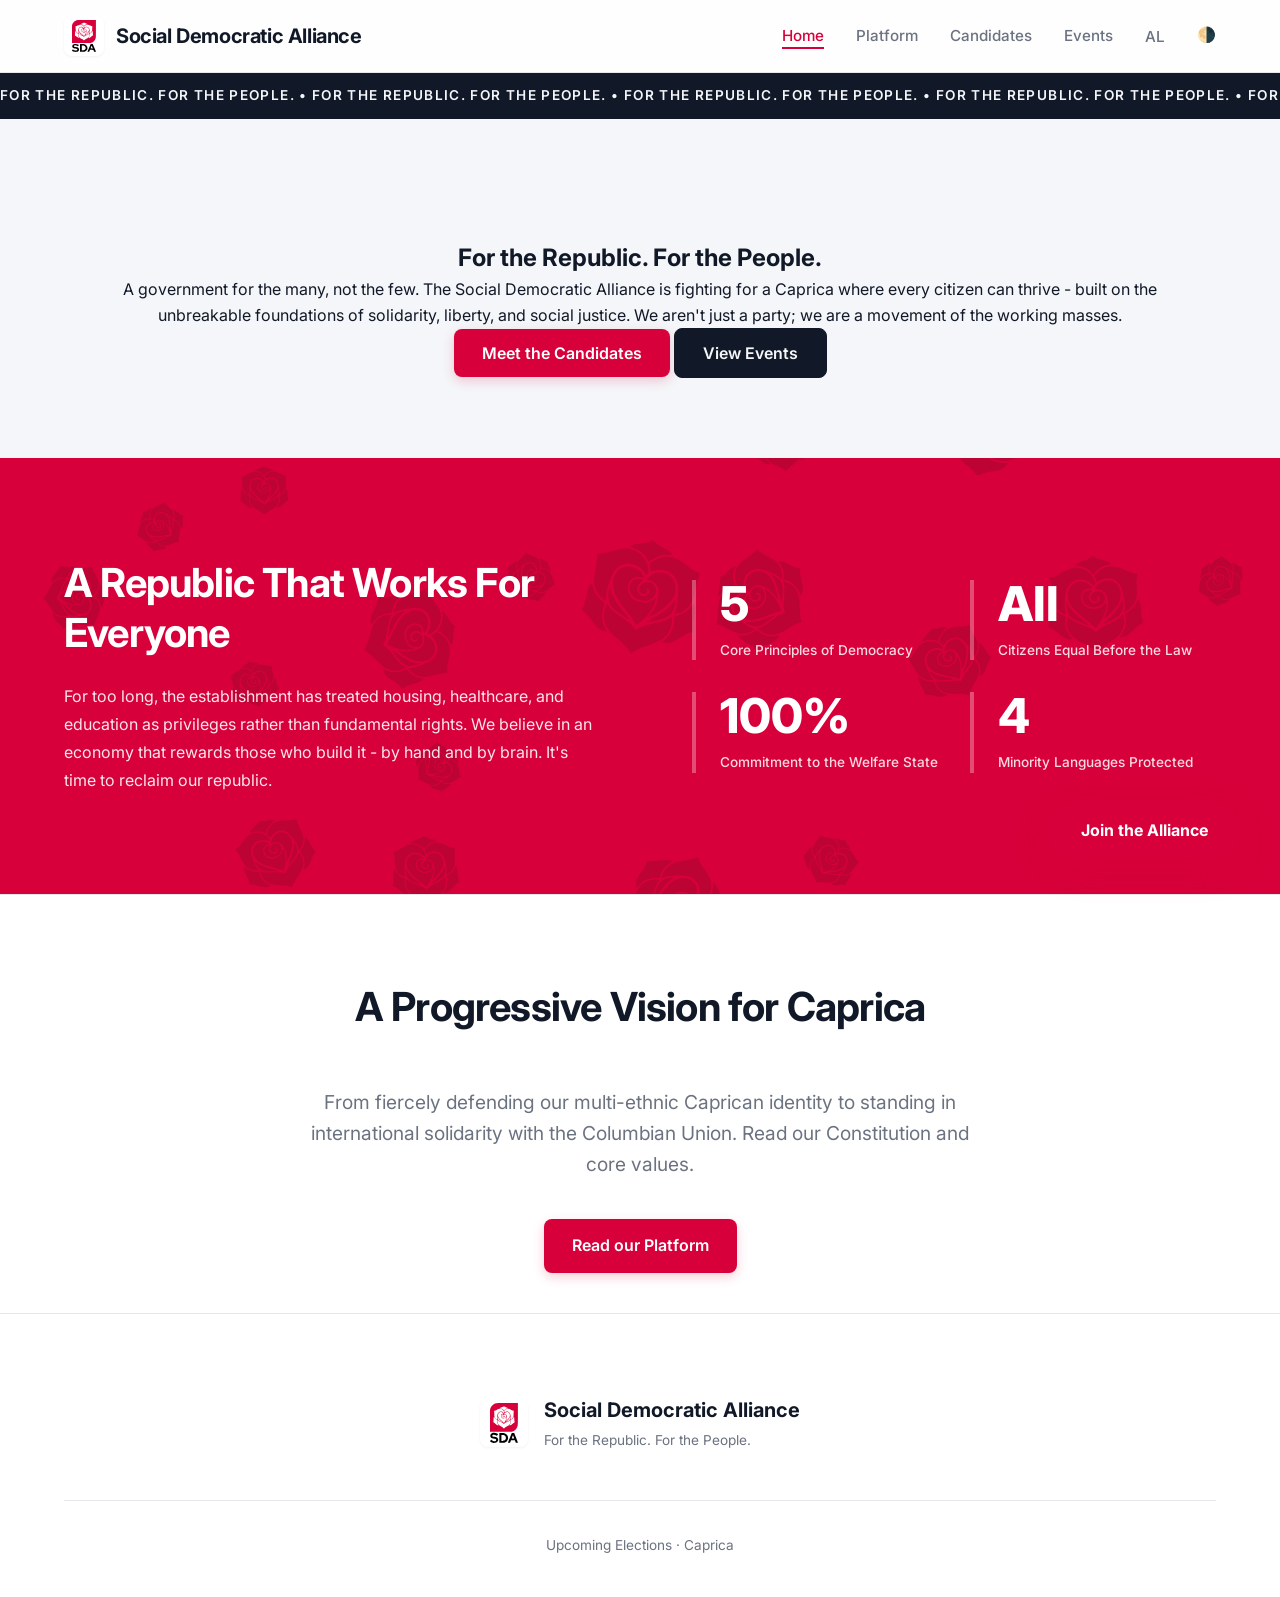
==== commit f7013e84: "feat: Add dictionary-based translation system for fictional languages - Added translations.js contai" ====
--- a/index.html
+++ b/index.html
@@ -17,6 +17,7 @@
       document.documentElement.classList.add('dark-theme');
     }
   </script>
+  <script src="translations.js" defer></script>
 </head>
 <body>
   <nav>
@@ -24,14 +25,28 @@
       <img class="nav-logo"
         src="SDAlogo.svg"
         alt="Social Democratic Alliance Logo" />
-      <span class="nav-name">Social Democratic Alliance</span>
+      <span class="nav-name" data-i18n="nav-brand-name">Social Democratic Alliance</span>
       
     </a>
     <ul class="nav-links">
-      <li><a href="index.html" class="active">Home</a></li>
-      <li><a href="platform.html">Platform</a></li>
-      <li><a href="candidates.html">Candidates</a></li>
-      <li><a href="events.html">Events</a></li>
+      <li><a href="index.html" class="active" data-i18n="nav-home">Home</a></li>
+      <li><a href="platform.html" data-i18n="nav-platform">Platform</a></li>
+      <li><a href="candidates.html" data-i18n="nav-candidates">Candidates</a></li>
+      <li><a href="events.html" data-i18n="nav-events">Events</a></li>
+      <li class="lang-switcher">
+        <button class="lang-toggle" aria-label="Change Language">
+          <span class="lang-current">AL</span>
+        </button>
+        <div class="lang-dropdown">
+          <button class="lang-option active" data-lang="al">Alanian</button>
+          <button class="lang-option" data-lang="ga">Gallic</button>
+          <button class="lang-option" data-lang="ac">Alcamerian</button>
+          <button class="lang-option" data-lang="ra">Rälandic</button>
+          <button class="lang-option" data-lang="my">Myrati</button>
+          <button class="lang-option" data-lang="au">Austrumish</button>
+          <button class="lang-option" data-lang="le">Leislandic</button>
+        </div>
+      </li>
       <li><a href="#" class="theme-toggle" onclick="toggleTheme(event)" title="Toggle Night Mode">🌗</a></li>
     </ul>
   </nav>
@@ -39,21 +54,21 @@
   
       <div class="marquee-container">
     <div class="marquee-content">
-      <span>FOR THE REPUBLIC. FOR THE PEOPLE. • FOR THE REPUBLIC. FOR THE PEOPLE. • FOR THE REPUBLIC. FOR THE PEOPLE. • FOR THE REPUBLIC. FOR THE PEOPLE. • FOR THE REPUBLIC. FOR THE PEOPLE. • FOR THE REPUBLIC. FOR THE PEOPLE. • FOR THE REPUBLIC. FOR THE PEOPLE. • FOR THE REPUBLIC. FOR THE PEOPLE. • FOR THE REPUBLIC. FOR THE PEOPLE. • FOR THE REPUBLIC. FOR THE PEOPLE. • FOR THE REPUBLIC. FOR THE PEOPLE. • FOR THE REPUBLIC. FOR THE PEOPLE. • FOR THE REPUBLIC. FOR THE PEOPLE. • FOR THE REPUBLIC. FOR THE PEOPLE. • FOR THE REPUBLIC. FOR THE PEOPLE. • FOR THE REPUBLIC. FOR THE PEOPLE. • FOR THE REPUBLIC. FOR THE PEOPLE. • FOR THE REPUBLIC. FOR THE PEOPLE. • FOR THE REPUBLIC. FOR THE PEOPLE. • FOR THE REPUBLIC. FOR THE PEOPLE. • FOR THE REPUBLIC. FOR THE PEOPLE. • FOR THE REPUBLIC. FOR THE PEOPLE. • FOR THE REPUBLIC. FOR THE PEOPLE. • FOR THE REPUBLIC. FOR THE PEOPLE. • FOR THE REPUBLIC. FOR THE PEOPLE. • FOR THE REPUBLIC. FOR THE PEOPLE. • FOR THE REPUBLIC. FOR THE PEOPLE. • FOR THE REPUBLIC. FOR THE PEOPLE. • FOR THE REPUBLIC. FOR THE PEOPLE. • FOR THE REPUBLIC. FOR THE PEOPLE. • </span>
+      <span data-i18n="marquee">FOR THE REPUBLIC. FOR THE PEOPLE. • FOR THE REPUBLIC. FOR THE PEOPLE. • FOR THE REPUBLIC. FOR THE PEOPLE. • FOR THE REPUBLIC. FOR THE PEOPLE. • FOR THE REPUBLIC. FOR THE PEOPLE. • FOR THE REPUBLIC. FOR THE PEOPLE. • FOR THE REPUBLIC. FOR THE PEOPLE. • FOR THE REPUBLIC. FOR THE PEOPLE. • FOR THE REPUBLIC. FOR THE PEOPLE. • FOR THE REPUBLIC. FOR THE PEOPLE. • FOR THE REPUBLIC. FOR THE PEOPLE. • FOR THE REPUBLIC. FOR THE PEOPLE. • FOR THE REPUBLIC. FOR THE PEOPLE. • FOR THE REPUBLIC. FOR THE PEOPLE. • FOR THE REPUBLIC. FOR THE PEOPLE. • FOR THE REPUBLIC. FOR THE PEOPLE. • FOR THE REPUBLIC. FOR THE PEOPLE. • FOR THE REPUBLIC. FOR THE PEOPLE. • FOR THE REPUBLIC. FOR THE PEOPLE. • FOR THE REPUBLIC. FOR THE PEOPLE. • FOR THE REPUBLIC. FOR THE PEOPLE. • FOR THE REPUBLIC. FOR THE PEOPLE. • FOR THE REPUBLIC. FOR THE PEOPLE. • FOR THE REPUBLIC. FOR THE PEOPLE. • FOR THE REPUBLIC. FOR THE PEOPLE. • FOR THE REPUBLIC. FOR THE PEOPLE. • FOR THE REPUBLIC. FOR THE PEOPLE. • FOR THE REPUBLIC. FOR THE PEOPLE. • FOR THE REPUBLIC. FOR THE PEOPLE. • FOR THE REPUBLIC. FOR THE PEOPLE. • </span>
     </div>
     <div class="marquee-content" aria-hidden="true">
-      <span>FOR THE REPUBLIC. FOR THE PEOPLE. • FOR THE REPUBLIC. FOR THE PEOPLE. • FOR THE REPUBLIC. FOR THE PEOPLE. • FOR THE REPUBLIC. FOR THE PEOPLE. • FOR THE REPUBLIC. FOR THE PEOPLE. • FOR THE REPUBLIC. FOR THE PEOPLE. • FOR THE REPUBLIC. FOR THE PEOPLE. • FOR THE REPUBLIC. FOR THE PEOPLE. • FOR THE REPUBLIC. FOR THE PEOPLE. • FOR THE REPUBLIC. FOR THE PEOPLE. • FOR THE REPUBLIC. FOR THE PEOPLE. • FOR THE REPUBLIC. FOR THE PEOPLE. • FOR THE REPUBLIC. FOR THE PEOPLE. • FOR THE REPUBLIC. FOR THE PEOPLE. • FOR THE REPUBLIC. FOR THE PEOPLE. • FOR THE REPUBLIC. FOR THE PEOPLE. • FOR THE REPUBLIC. FOR THE PEOPLE. • FOR THE REPUBLIC. FOR THE PEOPLE. • FOR THE REPUBLIC. FOR THE PEOPLE. • FOR THE REPUBLIC. FOR THE PEOPLE. • FOR THE REPUBLIC. FOR THE PEOPLE. • FOR THE REPUBLIC. FOR THE PEOPLE. • FOR THE REPUBLIC. FOR THE PEOPLE. • FOR THE REPUBLIC. FOR THE PEOPLE. • FOR THE REPUBLIC. FOR THE PEOPLE. • FOR THE REPUBLIC. FOR THE PEOPLE. • FOR THE REPUBLIC. FOR THE PEOPLE. • FOR THE REPUBLIC. FOR THE PEOPLE. • FOR THE REPUBLIC. FOR THE PEOPLE. • FOR THE REPUBLIC. FOR THE PEOPLE. • </span>
+      <span data-i18n="marquee">FOR THE REPUBLIC. FOR THE PEOPLE. • FOR THE REPUBLIC. FOR THE PEOPLE. • FOR THE REPUBLIC. FOR THE PEOPLE. • FOR THE REPUBLIC. FOR THE PEOPLE. • FOR THE REPUBLIC. FOR THE PEOPLE. • FOR THE REPUBLIC. FOR THE PEOPLE. • FOR THE REPUBLIC. FOR THE PEOPLE. • FOR THE REPUBLIC. FOR THE PEOPLE. • FOR THE REPUBLIC. FOR THE PEOPLE. • FOR THE REPUBLIC. FOR THE PEOPLE. • FOR THE REPUBLIC. FOR THE PEOPLE. • FOR THE REPUBLIC. FOR THE PEOPLE. • FOR THE REPUBLIC. FOR THE PEOPLE. • FOR THE REPUBLIC. FOR THE PEOPLE. • FOR THE REPUBLIC. FOR THE PEOPLE. • FOR THE REPUBLIC. FOR THE PEOPLE. • FOR THE REPUBLIC. FOR THE PEOPLE. • FOR THE REPUBLIC. FOR THE PEOPLE. • FOR THE REPUBLIC. FOR THE PEOPLE. • FOR THE REPUBLIC. FOR THE PEOPLE. • FOR THE REPUBLIC. FOR THE PEOPLE. • FOR THE REPUBLIC. FOR THE PEOPLE. • FOR THE REPUBLIC. FOR THE PEOPLE. • FOR THE REPUBLIC. FOR THE PEOPLE. • FOR THE REPUBLIC. FOR THE PEOPLE. • FOR THE REPUBLIC. FOR THE PEOPLE. • FOR THE REPUBLIC. FOR THE PEOPLE. • FOR THE REPUBLIC. FOR THE PEOPLE. • FOR THE REPUBLIC. FOR THE PEOPLE. • FOR THE REPUBLIC. FOR THE PEOPLE. • </span>
     </div>
   </div>
 
   <section class="page-section" id="home">
     <div class="hero">
       <div class="hero-content">
-        <h1 class="hero-title">For the Republic. For the People.</h1>
-        <p class="hero-subtitle">A government for the many, not the few. The Social Democratic Alliance is fighting for a Caprica where every citizen can thrive - built on the unbreakable foundations of solidarity, liberty, and social justice. We aren\'t just a party; we are a movement of the working masses.</p>
+        <h1 class="hero-title" data-i18n="hero-title">For the Republic. For the People.</h1>
+        <p class="hero-subtitle" data-i18n="hero-subtitle">A government for the many, not the few. The Social Democratic Alliance is fighting for a Caprica where every citizen can thrive - built on the unbreakable foundations of solidarity, liberty, and social justice. We aren't just a party; we are a movement of the working masses.</p>
         <div class="hero-buttons">
-          <button class="btn-primary" onclick="window.location.href='candidates.html'">Meet the Candidates</button>
-          <button class="btn-outline" onclick="window.location.href='events.html'">View Events</button>
+          <button class="btn-primary" onclick="window.location.href='candidates.html'" data-i18n="hero-btn-primary">Meet the Candidates</button>
+          <button class="btn-outline" onclick="window.location.href='events.html'" data-i18n="hero-btn-outline">View Events</button>
         </div>
       </div>
     </div>
@@ -93,34 +108,34 @@
     <img src="Rose.SVG" class="scatter-rose r30">
   </div>
       <div>
-        <div style="position:relative; z-index:2;"><h2>A Republic That Works For Everyone</h2>
-        <p style="margin-top:1rem">For too long, the establishment has treated housing, healthcare, and education as privileges rather than fundamental rights. We believe in an economy that rewards those who build it - by hand and by brain. It\'s time to reclaim our republic.</p>
+        <div style="position:relative; z-index:2;"><h2 data-i18n="crisis-title">A Republic That Works For Everyone</h2>
+        <p style="margin-top:1rem" data-i18n="crisis-desc">For too long, the establishment has treated housing, healthcare, and education as privileges rather than fundamental rights. We believe in an economy that rewards those who build it - by hand and by brain. It's time to reclaim our republic.</p>
       </div>
                   </div>
       <div class="crisis-stats">
         <div class="stat">
           <div class="stat-number">5</div>
-          <div class="stat-label">Core Principles of Democracy</div>
+          <div class="stat-label" data-i18n="stat-label-1">Core Principles of Democracy</div>
         </div>
         <div class="stat">
-          <div class="stat-number">All</div>
-          <div class="stat-label">Citizens Equal Before the Law</div>
+          <div class="stat-number" data-i18n="stat-num-all">All</div>
+          <div class="stat-label" data-i18n="stat-label-2">Citizens Equal Before the Law</div>
         </div>
         <div class="stat">
           <div class="stat-number">100%</div>
-          <div class="stat-label">Commitment to the Welfare State</div>
+          <div class="stat-label" data-i18n="stat-label-3">Commitment to the Welfare State</div>
         </div>
         <div class="stat">
           <div class="stat-number">4</div>
-          <div class="stat-label">Minority Languages Protected</div>
+          <div class="stat-label" data-i18n="stat-label-4">Minority Languages Protected</div>
         </div>
       </div>
     </section>
   
   <section class="pillars" style="text-align: center; padding-bottom: 40px;">
-    <h2 class="section-title">A Progressive Vision for Caprica</h2>
-    <p style="font-size: 1.2rem; color: var(--text-muted); max-width: 700px; margin: 0 auto 40px;">From fiercely defending our multi-ethnic Caprican identity to standing in international solidarity with the Columbian Union. Read our Constitution and core values.</p>
-    <a href="platform.html" class="btn-primary">Read our Platform</a>
+    <h2 class="section-title" data-i18n="pillars-title">A Progressive Vision for Caprica</h2>
+    <p style="font-size: 1.2rem; color: var(--text-muted); max-width: 700px; margin: 0 auto 40px;" data-i18n="pillars-desc">From fiercely defending our multi-ethnic Caprican identity to standing in international solidarity with the Columbian Union. Read our Constitution and core values.</p>
+    <a href="platform.html" class="btn-primary" data-i18n="pillars-btn" style="text-decoration: none; display: inline-block;">Read our Platform</a>
   </section>
 
   <footer>
@@ -129,16 +144,16 @@
           src="SDAlogo.svg"
           alt="Social Democratic Alliance" />
         <div class="footer-brand-text">
-          <div class="footer-name">Social Democratic Alliance</div>
-          <div class="footer-motto">For the Republic. For the People.</div>
+          <div class="footer-name" data-i18n="footer-name">Social Democratic Alliance</div>
+          <div class="footer-motto" data-i18n="footer-motto">For the Republic. For the People.</div>
         </div>
       </div>
-      <div class="footer-copy">
+      <div class="footer-copy" data-i18n="footer-copy">
         Upcoming Elections · Caprica<br />
         Social Democratic Alliance
       </div>
     </footer>
-  <a href="#" class="floating-cta">Join the Alliance</a>
+  <a href="#" class="floating-cta" data-i18n="floating-cta">Join the Alliance</a>
 
   <script>
     function toggleTheme(e) {
--- a/style.css
+++ b/style.css
@@ -117,6 +117,110 @@
     .nav-links a.active::after {
       transform: scaleX(1);
       transform-origin: left;
+    }
+
+    /* LANG SWITCHER */
+    .lang-switcher {
+      position: relative;
+      display: flex;
+      align-items: center;
+      cursor: pointer;
+    }
+
+    .lang-toggle {
+      background: none;
+      border: none;
+      font-size: 0.95rem;
+      cursor: pointer;
+      color: var(--text-muted);
+      display: flex;
+      align-items: center;
+      gap: 6px;
+      padding: 0;
+      border-radius: 0;
+      transition: var(--transition);
+      font-weight: 500;
+      font-family: inherit;
+      position: relative;
+    }
+
+    .lang-toggle:hover,
+    .lang-switcher:hover .lang-toggle {
+      background: none;
+      color: var(--primary);
+    }
+
+    .lang-toggle::after {
+      content: '';
+      position: absolute;
+      left: 0;
+      bottom: -4px;
+      width: 100%;
+      height: 2px;
+      background: var(--primary);
+      transform: scaleX(0);
+      transform-origin: right;
+      transition: transform 0.3s ease;
+    }
+
+    .lang-toggle:hover::after,
+    .lang-switcher:hover .lang-toggle::after {
+      transform: scaleX(1);
+      transform-origin: left;
+    }
+
+    .lang-dropdown {
+      position: absolute;
+      top: 150%;
+      right: 0;
+      background: rgba(255, 255, 255, 0.95);
+      backdrop-filter: blur(12px);
+      -webkit-backdrop-filter: blur(12px);
+      border: 1px solid var(--border-color);
+      border-radius: 0;
+      box-shadow: var(--shadow-md);
+      min-width: 180px;
+      opacity: 0;
+      visibility: hidden;
+      transform: translateY(-10px);
+      transition: var(--transition);
+      z-index: 200;
+      overflow: hidden;
+    }
+
+    .lang-switcher:hover .lang-dropdown,
+    .lang-switcher:focus-within .lang-dropdown {
+      opacity: 1;
+      visibility: visible;
+      transform: translateY(0);
+    }
+
+    .lang-option {
+      display: flex;
+      align-items: center;
+      gap: 12px;
+      padding: 12px 16px;
+      width: 100%;
+      background: none;
+      border: none;
+      text-align: left;
+      font-size: 0.95rem;
+      font-weight: 500;
+      color: var(--text-main);
+      cursor: pointer;
+      transition: var(--transition);
+      font-family: inherit;
+    }
+
+    .lang-option:hover {
+      background: var(--primary-light);
+      color: var(--primary);
+    }
+
+    .lang-option.active {
+      color: var(--primary);
+      background: rgba(215, 0, 58, 0.05);
+      font-weight: 700;
     }
 
     /* PAGES */
@@ -885,6 +989,19 @@
       background: rgba(30, 30, 30, 0.85);
       border-bottom: 1px solid var(--border-color);
     }
+
+    html.dark-theme .lang-dropdown {
+      background: rgba(30, 30, 30, 0.95);
+    }
+    
+    html.dark-theme .lang-toggle:hover,
+    html.dark-theme .lang-option:hover {
+      background: rgba(255, 255, 255, 0.1);
+    }
+    
+    html.dark-theme .lang-option.active {
+      background: rgba(215, 0, 58, 0.15);
+    }
     
     .theme-toggle {
       font-size: 1.25rem;
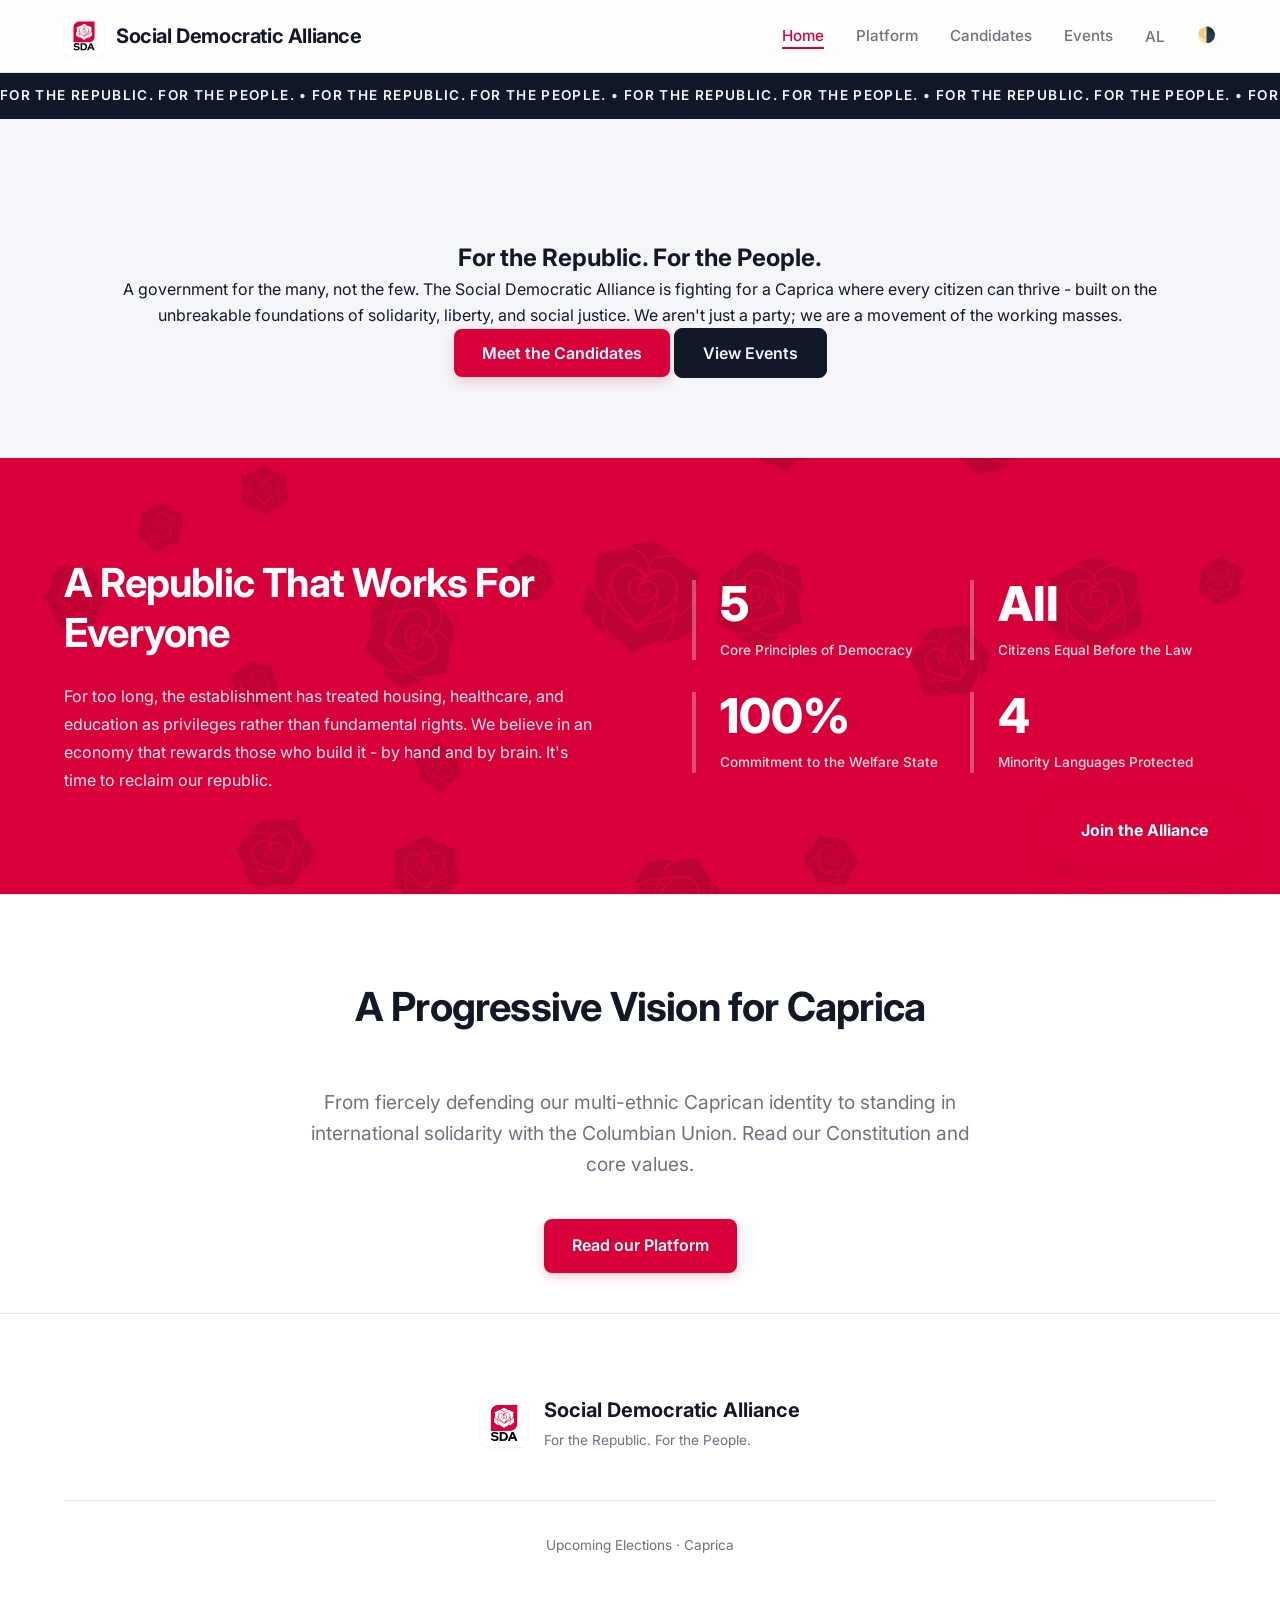
==== commit 82a848c2: "Fix SVG clipping and update to PNG favicon" ====
--- a/index.html
+++ b/index.html
@@ -17,7 +17,16 @@
       document.documentElement.classList.add('dark-theme');
     }
   </script>
-  <script src="translations.js" defer></script>
+  <script src="translations.js?v=1.2" defer></script>
+  <link rel="icon" type="image/png" href="favicon.png">
+  <meta property="og:title" content="Social Democratic Alliance">
+  <meta property="og:description" content="For the Republic. For the People.">
+  <meta property="og:image" content="https://uumeet-zade.github.io/sdapage/link_preview.png">
+  <meta property="og:type" content="website">
+  <meta name="twitter:card" content="summary_large_image">
+  <meta name="twitter:title" content="Social Democratic Alliance">
+  <meta name="twitter:description" content="For the Republic. For the People.">
+  <meta name="twitter:image" content="https://uumeet-zade.github.io/sdapage/link_preview.png">
 </head>
 <body>
   <nav>
--- a/style.css
+++ b/style.css
@@ -581,6 +581,7 @@
       transition: var(--transition);
       position: relative;
       overflow: hidden;
+      cursor: pointer;
     }
     
     .candidate-card::before {
@@ -623,6 +624,22 @@
       color: var(--primary);
     }
 
+    .candidate-image {
+      width: 56px;
+      height: 56px;
+      border-radius: 50%;
+      object-fit: cover;
+      margin-bottom: 24px;
+      border: 2px solid var(--border-color);
+      transition: var(--transition);
+      background-color: white;
+    }
+
+    .candidate-card:hover .candidate-image {
+      border-color: var(--primary);
+      transform: scale(1.05);
+    }
+
     .candidate-name {
       font-size: 1.25rem;
       font-weight: 700;
@@ -656,6 +673,43 @@
       padding: 40px 5% 80px;
       max-width: 1000px;
       margin: 0 auto;
+    }
+
+    .event-filters {
+      display: flex;
+      flex-wrap: wrap;
+      gap: 12px;
+      margin-bottom: 32px;
+      justify-content: center;
+    }
+
+    .filter-btn {
+      padding: 10px 20px;
+      font-size: 0.95rem;
+      font-weight: 600;
+      font-family: inherit;
+      border-radius: var(--radius-sm);
+      cursor: pointer;
+      transition: var(--transition);
+      background: transparent;
+      color: var(--text-main);
+      border: 1px solid var(--border-color);
+    }
+
+    .filter-btn:hover {
+      border-color: var(--text-main);
+      transform: translateY(-2px);
+    }
+
+    .filter-btn.active {
+      background: var(--text-main);
+      color: var(--bg-body);
+      border-color: var(--text-main);
+    }
+
+    html.dark-theme .filter-btn.active {
+      background: var(--text-main);
+      color: var(--bg-body);
     }
 
     .events-list {
@@ -913,25 +967,30 @@
     .zigzag-row:nth-child(even) {
       flex-direction: row-reverse;
     }
-    .zigzag-image-placeholder {
-      flex: 1;
-      background: var(--border-color);
+    .zigzag-image {
+      flex: 0 0 auto;
+      width: 100%;
+      max-width: 360px;
       aspect-ratio: 4/3;
       border-radius: var(--radius-lg);
+      object-fit: cover;
+      box-shadow: var(--shadow-md);
+    }
+    .zigzag-image-placeholder {
+      width: 100%;
+      max-width: 360px;
+      aspect-ratio: 4/3;
+      background-color: var(--bg-surface);
+      border: 2px dashed #9CA3AF;
+      border-radius: var(--radius-lg);
       display: flex;
       align-items: center;
       justify-content: center;
       color: var(--text-muted);
-      font-weight: 600;
-      font-size: 1.25rem;
-      position: relative;
-      overflow: hidden;
-    }
-    .zigzag-image-placeholder::after {
-      content: '';
-      position: absolute;
-      inset: 0;
-      background: linear-gradient(45deg, transparent, rgba(255,255,255,0.2), transparent);
+      font-size: 0.9rem;
+      font-weight: 500;
+      text-align: center;
+      padding: 24px;
     }
     .zigzag-content {
       flex: 1;
@@ -954,23 +1013,99 @@
       }
     }
 
+    /* FEATURED CANDIDATES */
+    .featured-candidates {
+      display: flex;
+      flex-direction: column;
+      gap: 32px;
+      margin-bottom: 24px;
+    }
+    .featured-candidate-card {
+      background: var(--card-bg);
+      border-radius: var(--radius-md);
+      padding: 32px;
+      box-shadow: var(--shadow-sm);
+      display: flex;
+      gap: 32px;
+      align-items: center;
+      transition: var(--transition);
+      cursor: pointer;
+    }
+    .featured-candidate-card:hover {
+      transform: translateY(-4px);
+      box-shadow: var(--shadow-md);
+      border-left: 4px solid var(--primary);
+    }
+    .featured-candidate-card .candidate-image,
+    .featured-candidate-card .candidate-initials {
+      width: 140px;
+      height: 140px;
+      border-radius: 50%;
+      flex-shrink: 0;
+      object-fit: cover;
+      margin-bottom: 0;
+      border: 3px solid var(--bg-body);
+      box-shadow: var(--shadow-sm);
+      display: flex;
+      align-items: center;
+      justify-content: center;
+      background: var(--surface-bg);
+      color: var(--text-main);
+      font-size: 2rem;
+      font-weight: 700;
+      font-family: 'Playfair Display', serif;
+    }
+    .featured-candidate-card .candidate-details {
+      flex: 1;
+    }
+    .featured-candidate-card .candidate-name {
+      font-family: 'Playfair Display', serif;
+      font-size: 1.8rem;
+      font-weight: 700;
+      color: var(--text-main);
+      margin-bottom: 8px;
+    }
+    .featured-candidate-card .candidate-role {
+      font-size: 1.1rem;
+      color: var(--primary);
+      font-weight: 600;
+      margin-bottom: 4px;
+    }
+    .featured-candidate-card .candidate-constituency {
+      font-size: 0.95rem;
+      color: var(--text-muted);
+      margin-bottom: 16px;
+    }
+    .featured-candidate-card .candidate-bio {
+      font-size: 1.05rem;
+      color: var(--text-muted);
+      line-height: 1.6;
+    }
+    @media (max-width: 768px) {
+      .featured-candidate-card {
+        flex-direction: column;
+        text-align: center;
+        padding: 24px;
+        gap: 16px;
+      }
+    }
+
     /* MASONRY CANDIDATES */
     .masonry-candidates {
-      column-count: 3;
-      column-gap: 32px;
+      display: grid;
+      grid-template-columns: repeat(3, 1fr);
+      gap: 32px;
       padding: 0;
     }
     .masonry-candidates .candidate-card {
-      break-inside: avoid;
-      margin-bottom: 32px;
-      display: inline-block;
+      margin-bottom: 0;
       width: 100%;
     }
     @media (max-width: 1024px) {
-      .masonry-candidates { column-count: 2; }
+      .masonry-candidates { grid-template-columns: repeat(2, 1fr); }
     }
     @media (max-width: 768px) {
-      .masonry-candidates { column-count: 1; }
+      .masonry-candidates { grid-template-columns: 1fr; }
     }
 
     /* DARK THEME */
@@ -1129,3 +1264,111 @@
       position: relative;
       z-index: 2;
     }
+
+    /* Modal Styles */
+    .modal-backdrop {
+      position: fixed;
+      top: 0;
+      left: 0;
+      right: 0;
+      bottom: 0;
+      background: rgba(0, 0, 0, 0.5);
+      backdrop-filter: blur(4px);
+      -webkit-backdrop-filter: blur(4px);
+      z-index: 1000;
+      display: flex;
+      justify-content: center;
+      align-items: center;
+      opacity: 0;
+      visibility: hidden;
+      transition: opacity 0.4s ease, visibility 0.4s ease;
+    }
+
+    .modal-backdrop.active {
+      opacity: 1;
+      visibility: visible;
+    }
+
+    .modal-content {
+      background: var(--bg-surface);
+      padding: 40px;
+      border-radius: var(--radius-lg);
+      width: 90%;
+      max-width: 400px;
+      position: relative;
+      transform: translateY(40px) scale(0.95);
+      opacity: 0;
+      transition: transform 0.5s cubic-bezier(0.175, 0.885, 0.32, 1.1), opacity 0.4s ease;
+      box-shadow: var(--shadow-hover);
+      border: 1px solid var(--border-color);
+    }
+
+    .modal-backdrop.active .modal-content {
+      transform: translateY(0) scale(1);
+      opacity: 1;
+    }
+
+    .modal-close {
+      position: absolute;
+      top: 16px;
+      right: 16px;
+      background: none;
+      border: none;
+      font-size: 24px;
+      cursor: pointer;
+      color: var(--text-muted);
+      transition: color 0.2s;
+      line-height: 1;
+    }
+
+    .modal-close:hover {
+      color: var(--primary);
+    }
+
+    .modal-header {
+      text-align: center;
+      margin-bottom: 32px;
+    }
+
+    .modal-header h3 {
+      font-size: 1.5rem;
+      color: var(--text-main);
+      margin-bottom: 8px;
+    }
+
+    .modal-body {
+      display: flex;
+      flex-direction: column;
+      gap: 16px;
+    }
+
+    .modal-action-btn {
+      width: 100%;
+      padding: 14px;
+      border-radius: var(--radius-sm);
+      font-size: 1rem;
+      font-weight: 600;
+      cursor: pointer;
+      transition: var(--transition);
+      border: none;
+    }
+
+    .modal-action-btn.btn-primary {
+      background: var(--primary);
+      color: white;
+    }
+
+    .modal-action-btn.btn-primary:hover {
+      background: var(--primary-hover);
+    }
+
+    .modal-action-btn.btn-secondary {
+      background: var(--primary-light);
+      color: var(--primary);
+      border: 1px solid var(--primary-light);
+    }
+
+    .modal-action-btn.btn-secondary:hover {
+      background: white;
+      border-color: var(--primary);
+    }
